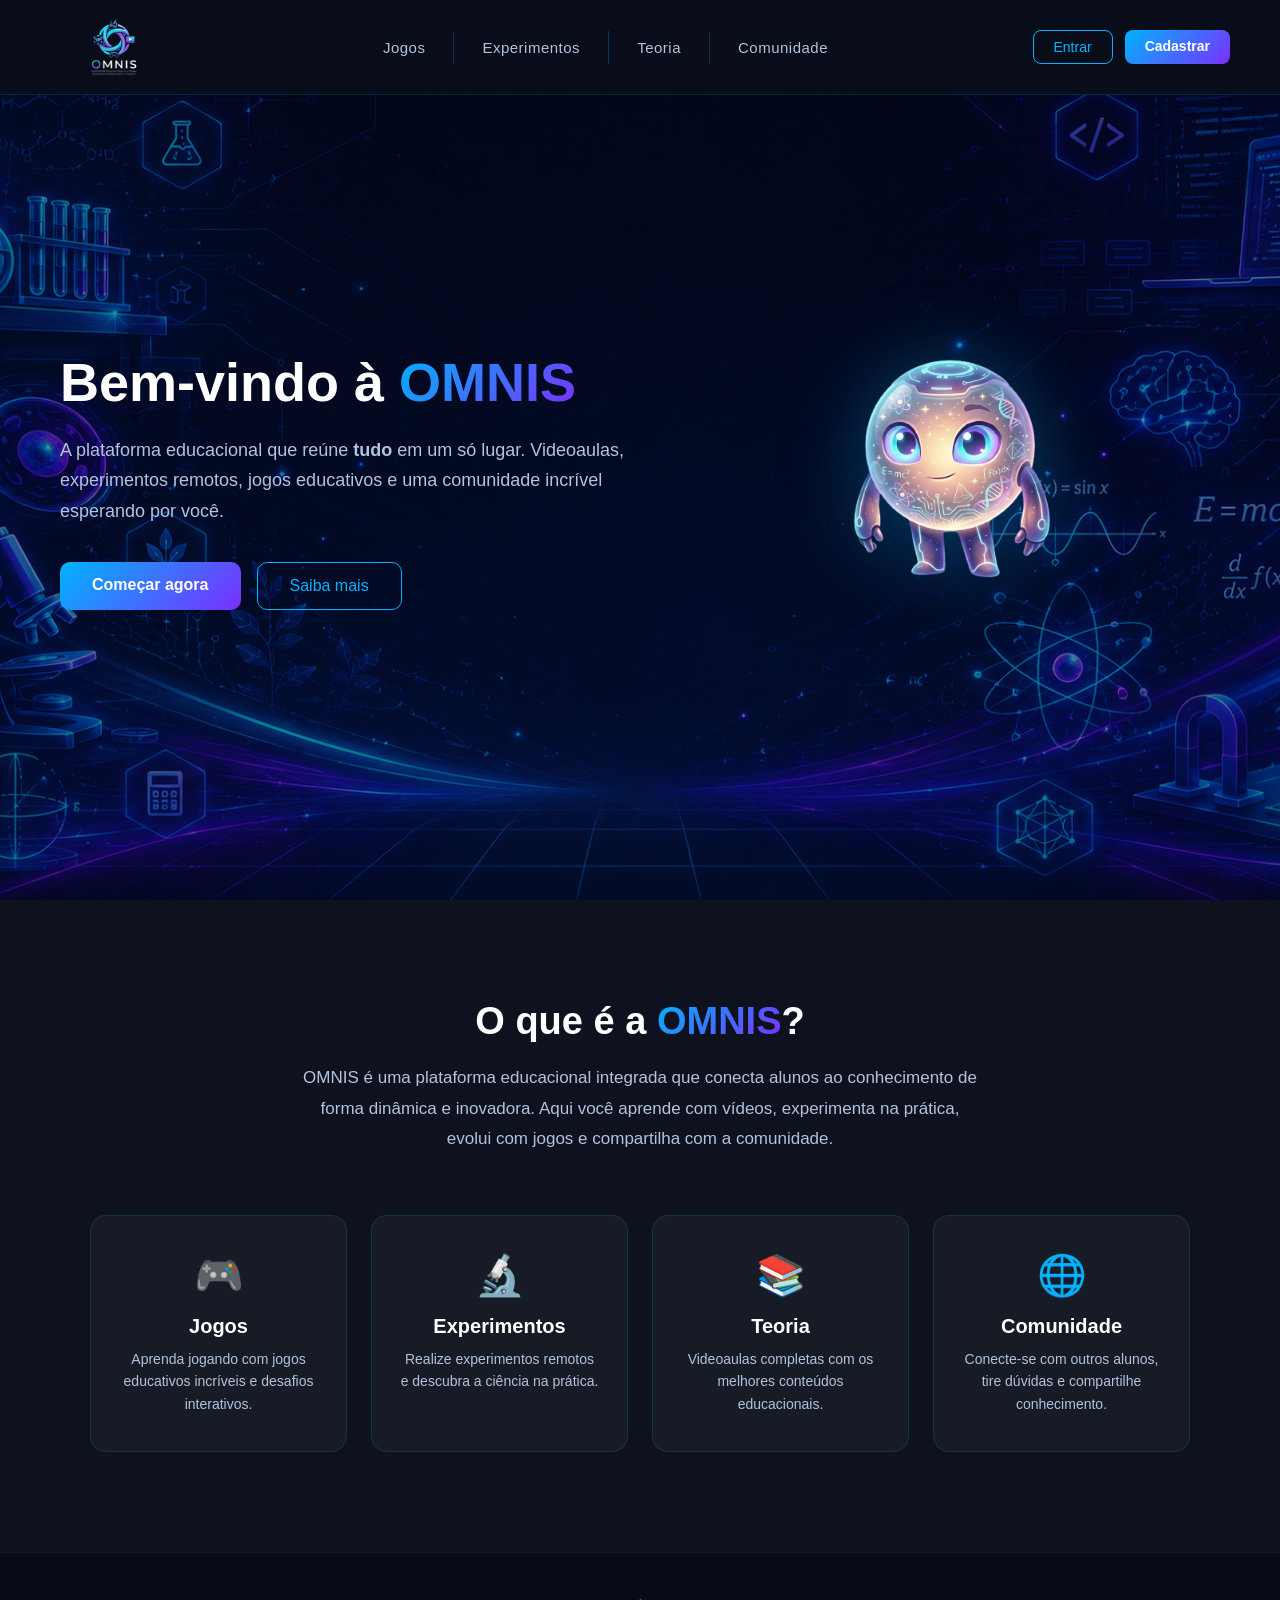
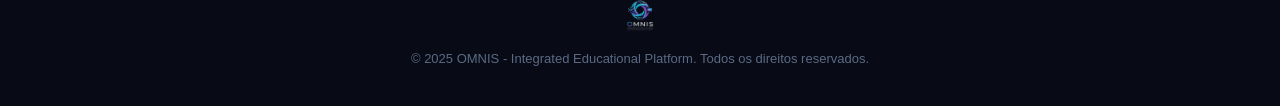
==== index.html @ e2e54e8c "primeiro commit - site OMNIS" ====
<!DOCTYPE html>
<html lang="pt-BR">
<head>
  <meta charset="UTF-8" />
  <meta name="viewport" content="width=device-width, initial-scale=1.0"/>
  <title>OMNIS - Integrated Educational Platform</title>
  <link rel="stylesheet" href="assets/css/style.css" />
</head>
<body>

  <!-- NAVBAR -->
  <nav class="navbar">
    <div class="nav-logo">
      <a href="index.html"><img src="assets/images/logo.png" alt="OMNIS Logo" class="logo-img" /></a>
    </div>
    <ul class="nav-links">
      <li><a href="pages/jogos.html">Jogos</a></li>
      <li><a href="pages/experimentos.html">Experimentos</a></li>
      <li><a href="pages/teoria.html">Teoria</a></li>
      <li><a href="pages/comunidade.html">Comunidade</a></li>
    </ul>
    <div class="nav-buttons">
      <a href="#" class="btn-login">Entrar</a>
      <a href="#" class="btn-cadastro">Cadastrar</a>
    </div>
  </nav>

  <!-- HERO SECTION -->
  <section class="hero">
    <div class="hero-text">
      <h1>Bem-vindo à <span class="destaque">OMNIS</span></h1>
      <p class="subtitulo">A plataforma educacional que reúne <strong>tudo</strong> em um só lugar. Videoaulas, experimentos remotos, jogos educativos e uma comunidade incrível esperando por você.</p>
      <div class="hero-btns">
        <a href="#" class="btn-primary">Começar agora</a>
        <a href="#sobre" class="btn-secondary">Saiba mais</a>
      </div>
    </div>
    <div class="hero-mascote">
      <img src="assets/images/mascote.png" alt="OMNI - Mascote da OMNIS" />
    </div>
  </section>

  <!-- SOBRE -->
  <section class="sobre" id="sobre">
    <h2>O que é a <span class="destaque">OMNIS</span>?</h2>
    <p>OMNIS é uma plataforma educacional integrada que conecta alunos ao conhecimento de forma dinâmica e inovadora. Aqui você aprende com vídeos, experimenta na prática, evolui com jogos e compartilha com a comunidade.</p>

    <div class="cards">
      <div class="card">
        <div class="card-icon">🎮</div>
        <h3>Jogos</h3>
        <p>Aprenda jogando com jogos educativos incríveis e desafios interativos.</p>
      </div>
      <div class="card">
        <div class="card-icon">🔬</div>
        <h3>Experimentos</h3>
        <p>Realize experimentos remotos e descubra a ciência na prática.</p>
      </div>
      <div class="card">
        <div class="card-icon">📚</div>
        <h3>Teoria</h3>
        <p>Videoaulas completas com os melhores conteúdos educacionais.</p>
      </div>
      <div class="card">
        <div class="card-icon">🌐</div>
        <h3>Comunidade</h3>
        <p>Conecte-se com outros alunos, tire dúvidas e compartilhe conhecimento.</p>
      </div>
    </div>
  </section>

  <!-- FOOTER -->
  <footer class="footer">
    <img src="assets/images/logo.png" alt="OMNIS" class="footer-logo" />
    <p>© 2025 OMNIS - Integrated Educational Platform. Todos os direitos reservados.</p>
  </footer>

  <script src="assets/js/script.js"></script>
  <script>
    // Animação de saída ao navegar para outra página
    document.querySelectorAll('.nav-links a').forEach(link => {
      link.addEventListener('click', function(e) {
        const href = this.getAttribute('href');
        if (href && href !== '#') {
          e.preventDefault();
          document.body.style.transition = 'opacity 0.4s ease, transform 0.4s ease';
          document.body.style.opacity = '0';
          document.body.style.transform = 'translateY(-20px)';
          setTimeout(() => {
            window.location.href = href;
          }, 400);
        }
      });
    });
  </script>
</body>
</html>
---- assets/css/style.css ----
/* ===== RESET ===== */
* {
  margin: 0;
  padding: 0;
  box-sizing: border-box;
}

/* ===== ANIMAÇÃO DE ENTRADA ===== */
body {
  animation: paginaEntrar 0.6s ease forwards;
}

@keyframes paginaEntrar {
  from {
    opacity: 0;
    transform: translateY(20px);
  }
  to {
    opacity: 1;
    transform: translateY(0);
  }
}

/* ===== GERAL ===== */
body {
  font-family: 'Segoe UI', Tahoma, Geneva, Verdana, sans-serif;
  background-color: #0a0e1a;
  color: #ffffff;
  overflow-x: hidden;
}

/* ===== NAVBAR ===== */
.navbar {
  display: flex;
  align-items: center;
  justify-content: space-between;
  padding: 10px 50px;
  background: rgba(10, 14, 26, 0.95);
  border-bottom: 1px solid rgba(0, 180, 255, 0.15);
  position: fixed;
  top: 0;
  width: 100%;
  z-index: 1000;
  backdrop-filter: blur(10px);
}

.logo-img {
  height: 70px;
  object-fit: contain;
}

.nav-links {
  list-style: none;
  display: flex;
  gap: 0;
}

.nav-links li {
  display: flex;
  align-items: center;
}

.nav-links li + li {
  border-left: 1px solid rgba(0, 180, 255, 0.25);
}

.nav-links a {
  text-decoration: none;
  color: #b0c4de;
  font-size: 15px;
  font-weight: 500;
  letter-spacing: 0.5px;
  padding: 8px 28px;
  transition: color 0.3s;
}

.nav-links a:hover {
  color: #00b4ff;
}

.nav-buttons {
  display: flex;
  gap: 12px;
}

.btn-login {
  text-decoration: none;
  color: #00b4ff;
  border: 1px solid #00b4ff;
  padding: 8px 20px;
  border-radius: 8px;
  font-size: 14px;
  transition: all 0.3s;
}

.btn-login:hover {
  background: #00b4ff;
  color: #0a0e1a;
}

.btn-cadastro {
  text-decoration: none;
  background: linear-gradient(135deg, #00b4ff, #7b2fff);
  color: #ffffff;
  padding: 8px 20px;
  border-radius: 8px;
  font-size: 14px;
  font-weight: 600;
  transition: opacity 0.3s;
}

.btn-cadastro:hover {
  opacity: 0.85;
}

/* ===== HERO ===== */
.hero {
  min-height: 100vh;
  display: flex;
  align-items: center;
  justify-content: space-between;
  padding: 120px 60px 60px;
  background: url('../images/fundo.png') center center / cover no-repeat;
  position: relative;
  gap: 40px;
}

.hero::before {
  content: '';
  position: absolute;
  inset: 0;
  background: rgba(5, 8, 20, 0.45);
  z-index: 0;
}

.hero > * {
  position: relative;
  z-index: 1;
}

.hero-text {
  max-width: 580px;
}

.hero-text h1 {
  font-size: 54px;
  font-weight: 700;
  line-height: 1.2;
  margin-bottom: 20px;
}

.destaque {
  background: linear-gradient(135deg, #00b4ff, #7b2fff);
  -webkit-background-clip: text;
  -webkit-text-fill-color: transparent;
  background-clip: text;
}

.subtitulo {
  font-size: 18px;
  color: #b0c4de;
  line-height: 1.7;
  margin-bottom: 36px;
}

.hero-btns {
  display: flex;
  gap: 16px;
  flex-wrap: wrap;
}

.btn-primary {
  text-decoration: none;
  background: linear-gradient(135deg, #00b4ff, #7b2fff);
  color: #ffffff;
  padding: 14px 32px;
  border-radius: 10px;
  font-size: 16px;
  font-weight: 600;
  transition: opacity 0.3s, transform 0.2s;
}

.btn-primary:hover {
  opacity: 0.88;
  transform: translateY(-2px);
}

.btn-secondary {
  text-decoration: none;
  color: #00b4ff;
  border: 1px solid #00b4ff;
  padding: 14px 32px;
  border-radius: 10px;
  font-size: 16px;
  transition: all 0.3s;
}

.btn-secondary:hover {
  background: rgba(0, 180, 255, 0.1);
}

.hero-mascote img {
  width: 800px;
  max-width: 100%;
  filter: drop-shadow(0 0 40px rgba(0, 180, 255, 0.3));
  animation: flutuar 3s ease-in-out infinite;
}

@keyframes flutuar {
  0%, 100% { transform: translateY(0px); }
  50% { transform: translateY(-16px); }
}

/* ===== SOBRE ===== */
.sobre {
  padding: 100px 60px;
  text-align: center;
  background: rgba(255, 255, 255, 0.02);
}

.sobre h2 {
  font-size: 38px;
  font-weight: 700;
  margin-bottom: 20px;
}

.sobre > p {
  font-size: 17px;
  color: #b0c4de;
  max-width: 680px;
  margin: 0 auto 60px;
  line-height: 1.8;
}

/* ===== CARDS ===== */
.cards {
  display: grid;
  grid-template-columns: repeat(auto-fit, minmax(220px, 1fr));
  gap: 24px;
  max-width: 1100px;
  margin: 0 auto;
}

.card {
  background: rgba(255, 255, 255, 0.04);
  border: 1px solid rgba(0, 180, 255, 0.15);
  border-radius: 16px;
  padding: 36px 28px;
  transition: transform 0.3s, border-color 0.3s;
}

.card:hover {
  transform: translateY(-6px);
  border-color: rgba(0, 180, 255, 0.5);
}

.card-icon {
  font-size: 40px;
  margin-bottom: 16px;
}

.card h3 {
  font-size: 20px;
  font-weight: 600;
  margin-bottom: 10px;
  color: #ffffff;
}

.card p {
  font-size: 14px;
  color: #b0c4de;
  line-height: 1.6;
}

/* ===== FOOTER ===== */
.footer {
  text-align: center;
  padding: 40px 60px;
  border-top: 1px solid rgba(0, 180, 255, 0.1);
  background: #080b15;
}

.footer-logo {
  height: 40px;
  margin-bottom: 14px;
  opacity: 0.8;
}

.footer p {
  font-size: 13px;
  color: #5a6a85;
}

/* ===== RESPONSIVO ===== */
@media (max-width: 768px) {
  .navbar {
    padding: 14px 20px;
    flex-wrap: wrap;
    gap: 12px;
  }

  .nav-links {
    gap: 20px;
    font-size: 13px;
  }

  .hero {
    flex-direction: column;
    padding: 120px 24px 60px;
    text-align: center;
  }

  .hero-text h1 {
    font-size: 36px;
  }

  .hero-mascote img {
    width: 800px;
  }

  .hero-btns {
    justify-content: center;
  }

  .sobre {
    padding: 60px 24px;
  }
}
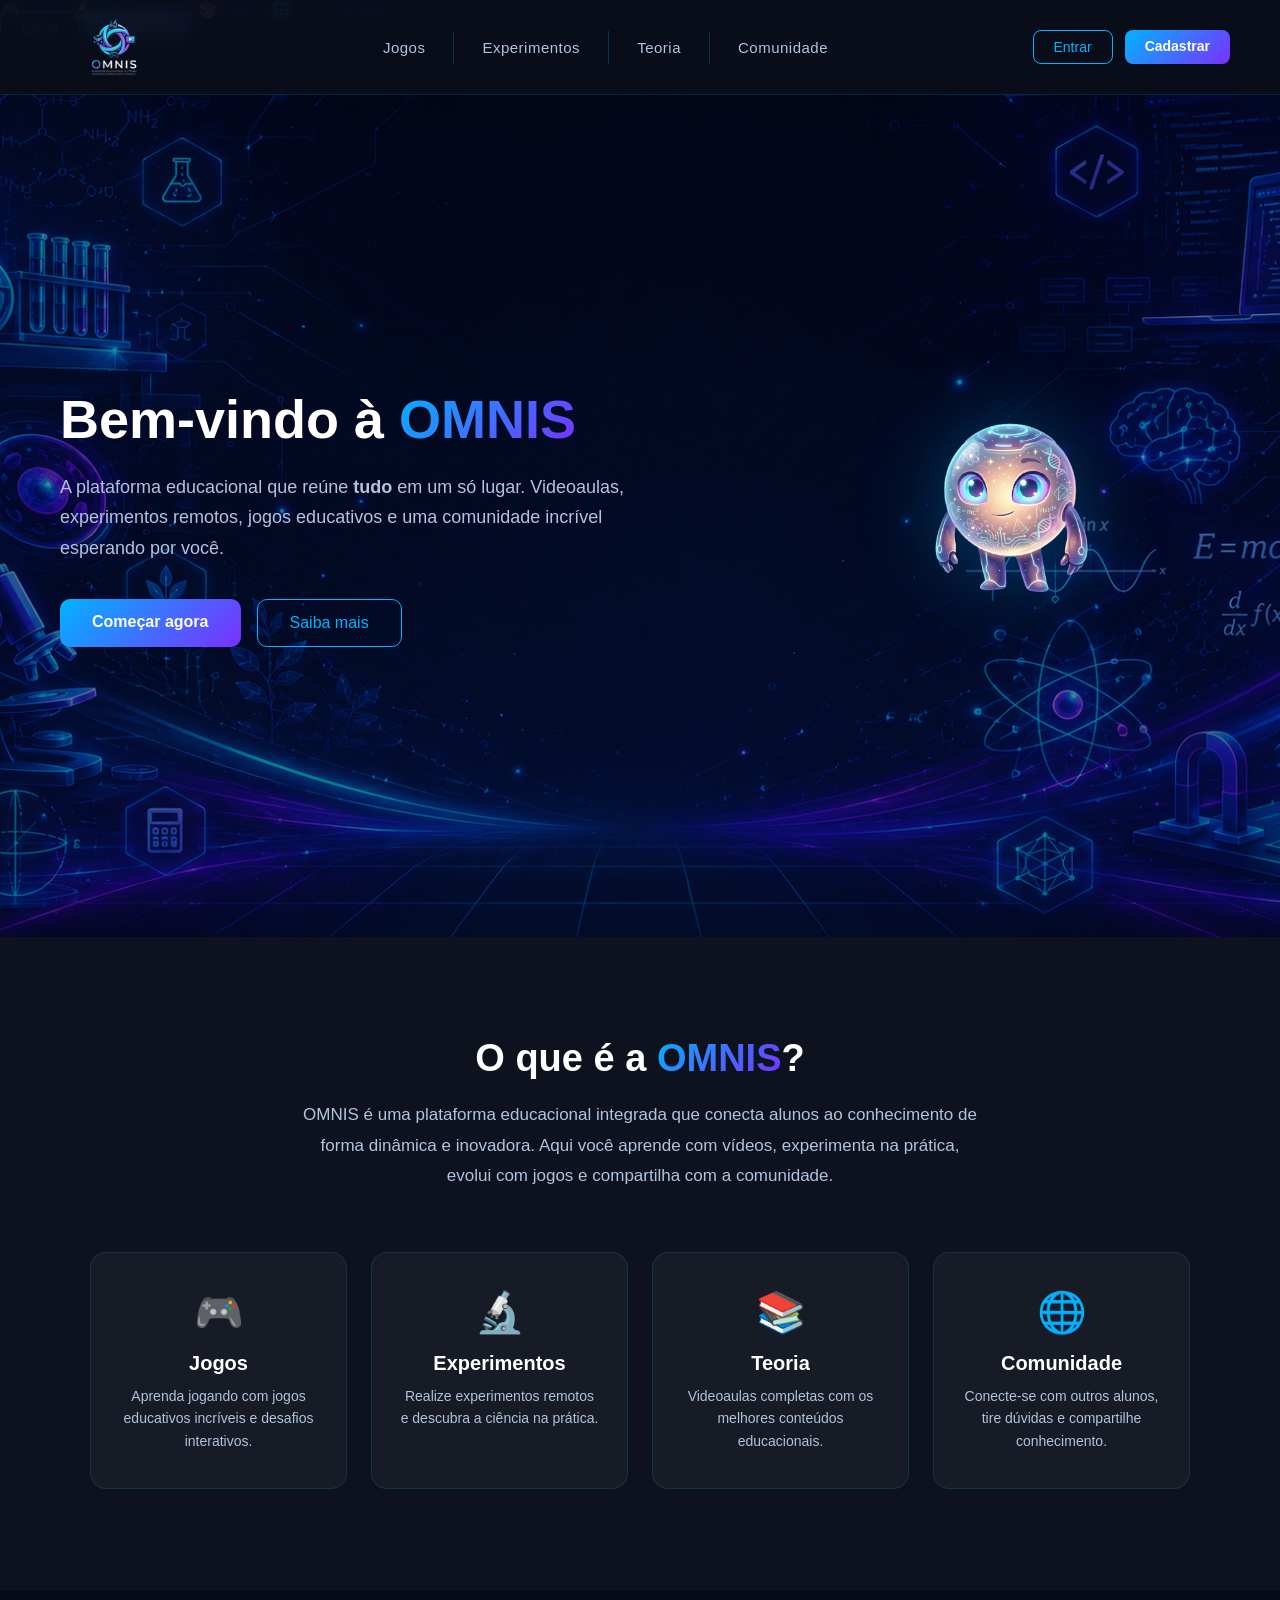
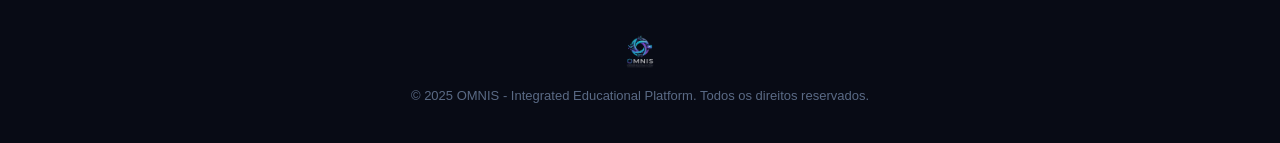
==== commit ca72c1f7: "fix responsivo mobile e menu hamburguer" ====
--- a/index.html
+++ b/index.html
@@ -23,7 +23,23 @@
       <a href="#" class="btn-login">Entrar</a>
       <a href="#" class="btn-cadastro">Cadastrar</a>
     </div>
+    <!-- Hamburguer mobile -->
+    <div class="nav-hamburger" onclick="toggleMenu()" id="hamburger">
+      <span></span><span></span><span></span>
+    </div>
   </nav>
+
+  <!-- Menu mobile -->
+  <div class="nav-mobile-menu" id="mobileMenu">
+    <a href="pages/jogos.html">🎮 Jogos</a>
+    <a href="pages/experimentos.html">🔬 Experimentos</a>
+    <a href="pages/teoria.html">📚 Teoria</a>
+    <a href="pages/comunidade.html">🌐 Comunidade</a>
+    <div class="mobile-btns">
+      <a href="#" class="btn-login">Entrar</a>
+      <a href="#" class="btn-cadastro">Cadastrar</a>
+    </div>
+  </div>
 
   <!-- HERO SECTION -->
   <section class="hero">
@@ -44,7 +60,6 @@
   <section class="sobre" id="sobre">
     <h2>O que é a <span class="destaque">OMNIS</span>?</h2>
     <p>OMNIS é uma plataforma educacional integrada que conecta alunos ao conhecimento de forma dinâmica e inovadora. Aqui você aprende com vídeos, experimenta na prática, evolui com jogos e compartilha com a comunidade.</p>
-
     <div class="cards">
       <div class="card">
         <div class="card-icon">🎮</div>
@@ -77,7 +92,26 @@
 
   <script src="assets/js/script.js"></script>
   <script>
-    // Animação de saída ao navegar para outra página
+    // Menu hamburguer mobile
+    function toggleMenu() {
+      document.getElementById('mobileMenu').classList.toggle('aberto');
+    }
+
+    // Fecha menu ao clicar em link
+    document.querySelectorAll('.nav-mobile-menu a').forEach(link => {
+      link.addEventListener('click', function() {
+        const href = this.getAttribute('href');
+        document.getElementById('mobileMenu').classList.remove('aberto');
+        if (href && href !== '#') {
+          document.body.style.transition = 'opacity 0.4s ease, transform 0.4s ease';
+          document.body.style.opacity = '0';
+          document.body.style.transform = 'translateY(-20px)';
+          setTimeout(() => { window.location.href = href; }, 400);
+        }
+      });
+    });
+
+    // Animação de saída ao navegar pelo menu desktop
     document.querySelectorAll('.nav-links a').forEach(link => {
       link.addEventListener('click', function(e) {
         const href = this.getAttribute('href');
@@ -86,9 +120,7 @@
           document.body.style.transition = 'opacity 0.4s ease, transform 0.4s ease';
           document.body.style.opacity = '0';
           document.body.style.transform = 'translateY(-20px)';
-          setTimeout(() => {
-            window.location.href = href;
-          }, 400);
+          setTimeout(() => { window.location.href = href; }, 400);
         }
       });
     });
--- a/assets/css/style.css
+++ b/assets/css/style.css
@@ -200,7 +200,7 @@
 }
 
 .hero-mascote img {
-  width: 800px;
+  width: 420px;
   max-width: 100%;
   filter: drop-shadow(0 0 40px rgba(0, 180, 255, 0.3));
   animation: flutuar 3s ease-in-out infinite;
@@ -291,38 +291,147 @@
   color: #5a6a85;
 }
 
-/* ===== RESPONSIVO ===== */
+/* Esconde hamburguer no desktop */
+.nav-hamburger { display: none; }
+
+/* ===== RESPONSIVO MOBILE ===== */
 @media (max-width: 768px) {
+
+  /* NAVBAR */
   .navbar {
-    padding: 14px 20px;
-    flex-wrap: wrap;
+    padding: 10px 20px;
+    flex-wrap: nowrap;
+    justify-content: space-between;
+    height: 64px;
+  }
+
+  .logo-img { height: 48px; }
+
+  /* Esconde links e botões no mobile */
+  .nav-links   { display: none; }
+  .nav-buttons { display: none; }
+
+  /* Botão hamburguer */
+  .nav-hamburger {
+    display: flex;
+    flex-direction: column;
+    gap: 5px;
+    cursor: pointer;
+    padding: 6px;
+  }
+
+  .nav-hamburger span {
+    display: block;
+    width: 24px;
+    height: 2px;
+    background: #b0c4de;
+    border-radius: 2px;
+    transition: all 0.3s;
+  }
+
+  /* Menu mobile — oculto por padrão, visível quando .aberto */
+  .nav-mobile-menu {
+    position: fixed;
+    top: 64px;
+    left: 0;
+    right: 0;
+    background: rgba(10, 14, 26, 0.98);
+    border-bottom: 1px solid rgba(0,180,255,0.15);
+    flex-direction: column;
+    padding: 16px 0;
+    z-index: 999;
+    backdrop-filter: blur(10px);
+    display: none;
+  }
+
+  .nav-mobile-menu.aberto {
+    display: flex !important;
+  }
+
+  .nav-mobile-menu a {
+    text-decoration: none;
+    color: #b0c4de;
+    font-size: 16px;
+    font-weight: 500;
+    padding: 14px 28px;
+    border-bottom: 1px solid rgba(0,180,255,0.08);
+    transition: color 0.2s;
+  }
+
+  .nav-mobile-menu a:hover { color: #00b4ff; }
+
+  .nav-mobile-menu .mobile-btns {
+    display: flex;
     gap: 12px;
-  }
-
-  .nav-links {
-    gap: 20px;
-    font-size: 13px;
-  }
-
+    padding: 16px 28px 4px;
+  }
+
+  .nav-mobile-menu .btn-login,
+  .nav-mobile-menu .btn-cadastro {
+    flex: 1;
+    text-align: center;
+  }
+
+  /* HERO */
   .hero {
-    flex-direction: column;
-    padding: 120px 24px 60px;
+    flex-direction: column-reverse;
+    padding: 90px 24px 50px;
     text-align: center;
-  }
+    min-height: 100svh;
+  }
+
+  .hero-text { max-width: 100%; }
 
   .hero-text h1 {
-    font-size: 36px;
+    font-size: 32px;
+    margin-bottom: 14px;
+  }
+
+  .subtitulo {
+    font-size: 15px;
+    margin-bottom: 24px;
   }
 
   .hero-mascote img {
-    width: 800px;
+    width: 220px;
+    margin-bottom: 10px;
   }
 
   .hero-btns {
     justify-content: center;
-  }
-
+    flex-direction: column;
+    align-items: center;
+  }
+
+  .btn-primary, .btn-secondary {
+    width: 100%;
+    text-align: center;
+    padding: 14px 20px;
+  }
+
+  /* SOBRE */
   .sobre {
-    padding: 60px 24px;
-  }
+    padding: 50px 20px;
+  }
+
+  .sobre h2 { font-size: 26px; }
+  .sobre > p { font-size: 15px; }
+
+  .cards {
+    grid-template-columns: 1fr 1fr;
+    gap: 14px;
+  }
+
+  .card { padding: 22px 16px; }
+  .card-icon { font-size: 30px; }
+  .card h3 { font-size: 16px; }
+  .card p  { font-size: 12px; }
+
+  /* FOOTER */
+  .footer { padding: 30px 20px; }
+}
+
+@media (max-width: 400px) {
+  .cards { grid-template-columns: 1fr; }
+  .hero-text h1 { font-size: 26px; }
 }
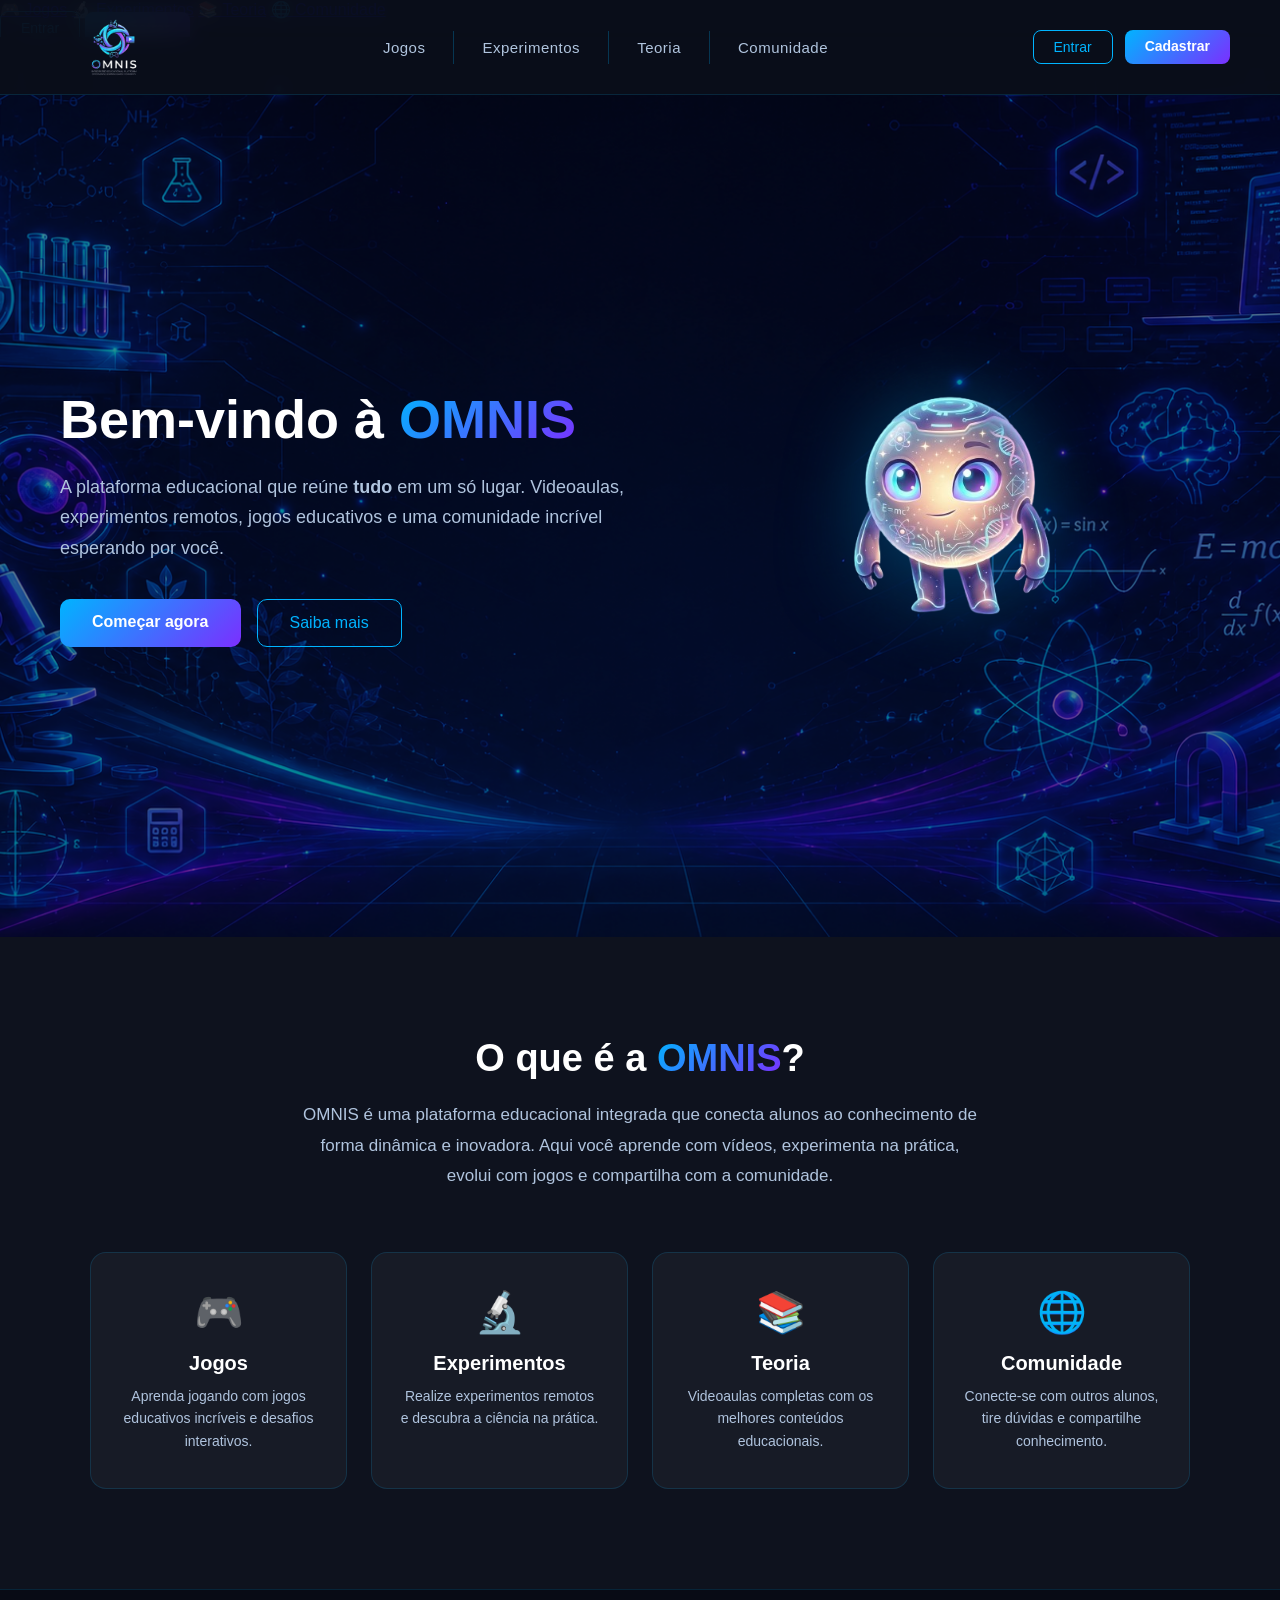
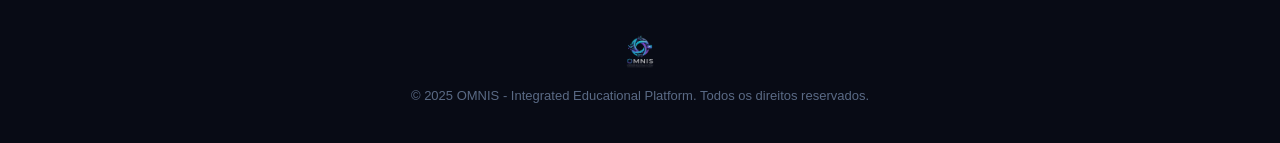
==== commit 1d9010c9: "refactor: limpeza geral de codigo (index.html, style.css, script.js)" ====
--- a/index.html
+++ b/index.html
@@ -2,34 +2,51 @@
 <html lang="pt-BR">
 <head>
   <meta charset="UTF-8" />
-  <meta name="viewport" content="width=device-width, initial-scale=1.0"/>
+  <meta name="viewport" content="width=device-width, initial-scale=1.0" />
   <title>OMNIS - Integrated Educational Platform</title>
   <link rel="stylesheet" href="assets/css/style.css" />
 </head>
 <body>
 
-  <!-- NAVBAR -->
+  <!-- ==========================================================
+       NAVBAR (DESKTOP)
+       Logo + links de navegação + botões de autenticação.
+       Em telas pequenas, .nav-links e .nav-buttons são ocultados
+       via CSS e substituídos pelo menu hamburguer abaixo.
+  =========================================================== -->
   <nav class="navbar">
+
     <div class="nav-logo">
-      <a href="index.html"><img src="assets/images/logo.png" alt="OMNIS Logo" class="logo-img" /></a>
-    </div>
+      <a href="index.html">
+        <img src="assets/images/logo.png" alt="OMNIS Logo" class="logo-img" />
+      </a>
+    </div>
+
     <ul class="nav-links">
       <li><a href="pages/jogos.html">Jogos</a></li>
       <li><a href="pages/experimentos.html">Experimentos</a></li>
       <li><a href="pages/teoria.html">Teoria</a></li>
       <li><a href="pages/comunidade.html">Comunidade</a></li>
     </ul>
+
     <div class="nav-buttons">
       <a href="#" class="btn-login">Entrar</a>
       <a href="#" class="btn-cadastro">Cadastrar</a>
     </div>
-    <!-- Hamburguer mobile -->
-    <div class="nav-hamburger" onclick="toggleMenu()" id="hamburger">
+
+    <!-- Botão hamburguer: visível apenas em mobile (controlado via CSS) -->
+    <button class="nav-hamburger" id="hamburger" aria-label="Abrir menu" aria-expanded="false">
       <span></span><span></span><span></span>
-    </div>
+    </button>
+
   </nav>
 
-  <!-- Menu mobile -->
+  <!-- ==========================================================
+       MENU MOBILE
+       Réplica dos links da navbar, exibida em tela cheia/dropdown
+       quando o hamburguer é acionado. Mantido fora da <nav> para
+       simplificar o posicionamento via CSS (position: fixed).
+  =========================================================== -->
   <div class="nav-mobile-menu" id="mobileMenu">
     <a href="pages/jogos.html">🎮 Jogos</a>
     <a href="pages/experimentos.html">🔬 Experimentos</a>
@@ -41,25 +58,46 @@
     </div>
   </div>
 
-  <!-- HERO SECTION -->
+  <!-- ==========================================================
+       HERO
+       Primeira seção visível — chamada principal + mascote.
+  =========================================================== -->
   <section class="hero">
+
     <div class="hero-text">
       <h1>Bem-vindo à <span class="destaque">OMNIS</span></h1>
-      <p class="subtitulo">A plataforma educacional que reúne <strong>tudo</strong> em um só lugar. Videoaulas, experimentos remotos, jogos educativos e uma comunidade incrível esperando por você.</p>
+      <p class="subtitulo">
+        A plataforma educacional que reúne <strong>tudo</strong> em um só lugar.
+        Videoaulas, experimentos remotos, jogos educativos e uma comunidade
+        incrível esperando por você.
+      </p>
       <div class="hero-btns">
         <a href="#" class="btn-primary">Começar agora</a>
         <a href="#sobre" class="btn-secondary">Saiba mais</a>
       </div>
     </div>
+
     <div class="hero-mascote">
       <img src="assets/images/mascote.png" alt="OMNI - Mascote da OMNIS" />
     </div>
+
   </section>
 
-  <!-- SOBRE -->
+  <!-- ==========================================================
+       SOBRE
+       Explica a proposta da plataforma através de 4 pilares,
+       cada um espelhando uma aba da navbar.
+  =========================================================== -->
   <section class="sobre" id="sobre">
+
     <h2>O que é a <span class="destaque">OMNIS</span>?</h2>
-    <p>OMNIS é uma plataforma educacional integrada que conecta alunos ao conhecimento de forma dinâmica e inovadora. Aqui você aprende com vídeos, experimenta na prática, evolui com jogos e compartilha com a comunidade.</p>
+    <p>
+      OMNIS é uma plataforma educacional integrada que conecta alunos ao
+      conhecimento de forma dinâmica e inovadora. Aqui você aprende com
+      vídeos, experimenta na prática, evolui com jogos e compartilha com
+      a comunidade.
+    </p>
+
     <div class="cards">
       <div class="card">
         <div class="card-icon">🎮</div>
@@ -82,48 +120,85 @@
         <p>Conecte-se com outros alunos, tire dúvidas e compartilhe conhecimento.</p>
       </div>
     </div>
+
   </section>
 
-  <!-- FOOTER -->
+  <!-- ==========================================================
+       FOOTER
+  =========================================================== -->
   <footer class="footer">
     <img src="assets/images/logo.png" alt="OMNIS" class="footer-logo" />
     <p>© 2025 OMNIS - Integrated Educational Platform. Todos os direitos reservados.</p>
   </footer>
 
   <script src="assets/js/script.js"></script>
+
+  <!--
+    Script inline mínimo, específico desta página (toggle de menu
+    e transição de saída). Lógica reutilizável entre páginas vive
+    em assets/js/script.js; o que está aqui é só "cola" de UI.
+  -->
   <script>
-    // Menu hamburguer mobile
-    function toggleMenu() {
-      document.getElementById('mobileMenu').classList.toggle('aberto');
-    }
-
-    // Fecha menu ao clicar em link
-    document.querySelectorAll('.nav-mobile-menu a').forEach(link => {
-      link.addEventListener('click', function() {
-        const href = this.getAttribute('href');
-        document.getElementById('mobileMenu').classList.remove('aberto');
-        if (href && href !== '#') {
-          document.body.style.transition = 'opacity 0.4s ease, transform 0.4s ease';
-          document.body.style.opacity = '0';
-          document.body.style.transform = 'translateY(-20px)';
-          setTimeout(() => { window.location.href = href; }, 400);
-        }
-      });
-    });
-
-    // Animação de saída ao navegar pelo menu desktop
-    document.querySelectorAll('.nav-links a').forEach(link => {
-      link.addEventListener('click', function(e) {
-        const href = this.getAttribute('href');
-        if (href && href !== '#') {
-          e.preventDefault();
-          document.body.style.transition = 'opacity 0.4s ease, transform 0.4s ease';
-          document.body.style.opacity = '0';
-          document.body.style.transform = 'translateY(-20px)';
-          setTimeout(() => { window.location.href = href; }, 400);
-        }
-      });
-    });
+    (function () {
+      'use strict';
+
+      // --------------------------------------------------------
+      // Referências de elementos usadas em todo o script.
+      // --------------------------------------------------------
+      const hamburger  = document.getElementById('hamburger');
+      const mobileMenu = document.getElementById('mobileMenu');
+
+      // --------------------------------------------------------
+      // Alterna a visibilidade do menu mobile.
+      // Sincroniza aria-expanded para leitores de tela.
+      // --------------------------------------------------------
+      function toggleMenu() {
+        const isOpen = mobileMenu.classList.toggle('aberto');
+        hamburger.setAttribute('aria-expanded', String(isOpen));
+      }
+
+      // --------------------------------------------------------
+      // Navega para `href` com uma transição de fade/slide,
+      // em vez de trocar de página instantaneamente.
+      //
+      // `href` vazio, ausente ou "#" é ignorado — usado para
+      // links placeholder (ex: "Entrar"/"Cadastrar" ainda sem
+      // destino definido).
+      // --------------------------------------------------------
+      function navegarComTransicao(href) {
+        if (!href || href === '#') return;
+
+        document.body.style.transition = 'opacity 0.4s ease, transform 0.4s ease';
+        document.body.style.opacity    = '0';
+        document.body.style.transform  = 'translateY(-20px)';
+
+        setTimeout(() => { window.location.href = href; }, 400);
+      }
+
+      // --------------------------------------------------------
+      // Eventos
+      // --------------------------------------------------------
+      hamburger.addEventListener('click', toggleMenu);
+
+      // Um único listener delegado cobre tanto a navbar desktop
+      // quanto o menu mobile — evita duplicar a mesma lógica
+      // de transição em dois lugares.
+      document
+        .querySelectorAll('.nav-links a, .nav-mobile-menu a')
+        .forEach((link) => {
+          link.addEventListener('click', (event) => {
+            mobileMenu.classList.remove('aberto');
+
+            const href = link.getAttribute('href');
+            if (href && href !== '#') {
+              event.preventDefault();
+              navegarComTransicao(href);
+            }
+          });
+        });
+
+    })();
   </script>
+
 </body>
 </html>
--- a/assets/css/style.css
+++ b/assets/css/style.css
@@ -1,46 +1,75 @@
-/* ===== RESET ===== */
+/* ============================================================
+   OMNIS — Design tokens
+   Centraliza cores, espaçamentos e timings usados no site.
+   Trocar a paleta inteira = editar só este bloco.
+============================================================ */
+:root {
+  /* Cores base */
+  --cor-bg:        #0a0e1a;
+  --cor-bg-footer: #080b15;
+  --cor-texto:     #ffffff;
+  --cor-texto-sec: #b0c4de;
+
+  /* Cor de marca (usada em links, bordas, botões, gradiente) */
+  --cor-marca:       #00b4ff;
+  --cor-marca-roxo:  #7b2fff;
+  --gradiente-marca: linear-gradient(135deg, var(--cor-marca), var(--cor-marca-roxo));
+
+  /* Opacidades reaproveitadas em bordas/fundos translúcidos */
+  --borda-marca-sutil: rgba(0, 180, 255, 0.15);
+  --borda-marca-media: rgba(0, 180, 255, 0.25);
+
+  /* Timings de transição/animação */
+  --duracao-hover: 0.3s;
+  --duracao-entrada: 0.6s;
+}
+
+/* ============================================================
+   RESET
+   Remove espaçamentos padrão do navegador e normaliza box-sizing
+   para que padding/border não alterem a largura declarada.
+============================================================ */
 * {
   margin: 0;
   padding: 0;
   box-sizing: border-box;
 }
 
-/* ===== ANIMAÇÃO DE ENTRADA ===== */
-body {
-  animation: paginaEntrar 0.6s ease forwards;
-}
-
-@keyframes paginaEntrar {
-  from {
-    opacity: 0;
-    transform: translateY(20px);
-  }
-  to {
-    opacity: 1;
-    transform: translateY(0);
-  }
-}
-
-/* ===== GERAL ===== */
+/* ============================================================
+   BASE / BODY
+============================================================ */
 body {
   font-family: 'Segoe UI', Tahoma, Geneva, Verdana, sans-serif;
-  background-color: #0a0e1a;
-  color: #ffffff;
-  overflow-x: hidden;
-}
-
-/* ===== NAVBAR ===== */
+  background-color: var(--cor-bg);
+  color: var(--cor-texto);
+  overflow-x: hidden; /* evita scroll horizontal de elementos animados (mascote, hero) */
+
+  /* Fade-in suave ao carregar a página */
+  animation: pagina-entrar var(--duracao-entrada) ease forwards;
+}
+
+@keyframes pagina-entrar {
+  from { opacity: 0; transform: translateY(20px); }
+  to   { opacity: 1; transform: translateY(0); }
+}
+
+/* ============================================================
+   NAVBAR (desktop)
+   Fixa no topo com efeito de vidro (blur) sobre o conteúdo.
+============================================================ */
 .navbar {
+  position: fixed;
+  top: 0;
+  width: 100%;
+  z-index: 1000;
+
   display: flex;
   align-items: center;
   justify-content: space-between;
   padding: 10px 50px;
+
   background: rgba(10, 14, 26, 0.95);
-  border-bottom: 1px solid rgba(0, 180, 255, 0.15);
-  position: fixed;
-  top: 0;
-  width: 100%;
-  z-index: 1000;
+  border-bottom: 1px solid var(--borda-marca-sutil);
   backdrop-filter: blur(10px);
 }
 
@@ -50,9 +79,8 @@
 }
 
 .nav-links {
+  display: flex;
   list-style: none;
-  display: flex;
-  gap: 0;
 }
 
 .nav-links li {
@@ -60,22 +88,23 @@
   align-items: center;
 }
 
+/* Separador vertical entre itens — aplicado a partir do 2º item */
 .nav-links li + li {
-  border-left: 1px solid rgba(0, 180, 255, 0.25);
+  border-left: 1px solid var(--borda-marca-media);
 }
 
 .nav-links a {
+  padding: 8px 28px;
+  color: var(--cor-texto-sec);
   text-decoration: none;
-  color: #b0c4de;
   font-size: 15px;
   font-weight: 500;
   letter-spacing: 0.5px;
-  padding: 8px 28px;
-  transition: color 0.3s;
+  transition: color var(--duracao-hover);
 }
 
 .nav-links a:hover {
-  color: #00b4ff;
+  color: var(--cor-marca);
 }
 
 .nav-buttons {
@@ -84,55 +113,71 @@
 }
 
 .btn-login {
+  padding: 8px 20px;
+  border: 1px solid var(--cor-marca);
+  border-radius: 8px;
+  color: var(--cor-marca);
   text-decoration: none;
-  color: #00b4ff;
-  border: 1px solid #00b4ff;
+  font-size: 14px;
+  transition: all var(--duracao-hover);
+}
+
+.btn-login:hover {
+  background: var(--cor-marca);
+  color: var(--cor-bg);
+}
+
+.btn-cadastro {
   padding: 8px 20px;
   border-radius: 8px;
-  font-size: 14px;
-  transition: all 0.3s;
-}
-
-.btn-login:hover {
-  background: #00b4ff;
-  color: #0a0e1a;
-}
-
-.btn-cadastro {
+  background: var(--gradiente-marca);
+  color: var(--cor-texto);
   text-decoration: none;
-  background: linear-gradient(135deg, #00b4ff, #7b2fff);
-  color: #ffffff;
-  padding: 8px 20px;
-  border-radius: 8px;
   font-size: 14px;
   font-weight: 600;
-  transition: opacity 0.3s;
+  transition: opacity var(--duracao-hover);
 }
 
 .btn-cadastro:hover {
   opacity: 0.85;
 }
 
-/* ===== HERO ===== */
+/* ============================================================
+   NAVBAR — botão hamburguer
+   Oculto por padrão; só aparece no breakpoint mobile (ver media
+   query no final do arquivo).
+============================================================ */
+.nav-hamburger {
+  display: none;
+}
+
+/* ============================================================
+   HERO
+   Seção de abertura com imagem de fundo, overlay escuro para
+   legibilidade do texto, e o mascote em destaque à direita.
+============================================================ */
 .hero {
+  position: relative;
   min-height: 100vh;
   display: flex;
   align-items: center;
   justify-content: space-between;
+  gap: 40px;
   padding: 120px 60px 60px;
   background: url('../images/fundo.png') center center / cover no-repeat;
-  position: relative;
-  gap: 40px;
-}
-
+}
+
+/* Camada escura semi-transparente sobre o fundo — garante contraste
+   suficiente para o texto independente do brilho da imagem. */
 .hero::before {
   content: '';
   position: absolute;
   inset: 0;
+  z-index: 0;
   background: rgba(5, 8, 20, 0.45);
-  z-index: 0;
-}
-
+}
+
+/* Eleva todo o conteúdo direto do hero acima do overlay (::before) */
 .hero > * {
   position: relative;
   z-index: 1;
@@ -143,41 +188,42 @@
 }
 
 .hero-text h1 {
+  margin-bottom: 20px;
   font-size: 54px;
   font-weight: 700;
   line-height: 1.2;
-  margin-bottom: 20px;
-}
-
+}
+
+/* Texto com gradiente de marca recortado na própria tipografia */
 .destaque {
-  background: linear-gradient(135deg, #00b4ff, #7b2fff);
+  background: var(--gradiente-marca);
+  background-clip: text;
   -webkit-background-clip: text;
   -webkit-text-fill-color: transparent;
-  background-clip: text;
 }
 
 .subtitulo {
+  margin-bottom: 36px;
+  color: var(--cor-texto-sec);
   font-size: 18px;
-  color: #b0c4de;
   line-height: 1.7;
-  margin-bottom: 36px;
 }
 
 .hero-btns {
   display: flex;
+  flex-wrap: wrap;
   gap: 16px;
-  flex-wrap: wrap;
 }
 
 .btn-primary {
-  text-decoration: none;
-  background: linear-gradient(135deg, #00b4ff, #7b2fff);
-  color: #ffffff;
   padding: 14px 32px;
   border-radius: 10px;
+  background: var(--gradiente-marca);
+  color: var(--cor-texto);
+  text-decoration: none;
   font-size: 16px;
   font-weight: 600;
-  transition: opacity 0.3s, transform 0.2s;
+  transition: opacity var(--duracao-hover), transform 0.2s;
 }
 
 .btn-primary:hover {
@@ -186,13 +232,13 @@
 }
 
 .btn-secondary {
+  padding: 14px 32px;
+  border: 1px solid var(--cor-marca);
+  border-radius: 10px;
+  color: var(--cor-marca);
   text-decoration: none;
-  color: #00b4ff;
-  border: 1px solid #00b4ff;
-  padding: 14px 32px;
-  border-radius: 10px;
   font-size: 16px;
-  transition: all 0.3s;
+  transition: all var(--duracao-hover);
 }
 
 .btn-secondary:hover {
@@ -200,18 +246,20 @@
 }
 
 .hero-mascote img {
-  width: 420px;
-  max-width: 100%;
+  width: 800px;
+  max-width: 100%; /* nunca extrapola o container em telas estreitas */
   filter: drop-shadow(0 0 40px rgba(0, 180, 255, 0.3));
   animation: flutuar 3s ease-in-out infinite;
 }
 
 @keyframes flutuar {
-  0%, 100% { transform: translateY(0px); }
-  50% { transform: translateY(-16px); }
-}
-
-/* ===== SOBRE ===== */
+  0%, 100% { transform: translateY(0); }
+  50%      { transform: translateY(-16px); }
+}
+
+/* ============================================================
+   SOBRE
+============================================================ */
 .sobre {
   padding: 100px 60px;
   text-align: center;
@@ -219,20 +267,22 @@
 }
 
 .sobre h2 {
+  margin-bottom: 20px;
   font-size: 38px;
   font-weight: 700;
-  margin-bottom: 20px;
 }
 
 .sobre > p {
-  font-size: 17px;
-  color: #b0c4de;
   max-width: 680px;
   margin: 0 auto 60px;
+  color: var(--cor-texto-sec);
+  font-size: 17px;
   line-height: 1.8;
 }
 
-/* ===== CARDS ===== */
+/* ============================================================
+   CARDS (pilares: Jogos / Experimentos / Teoria / Comunidade)
+============================================================ */
 .cards {
   display: grid;
   grid-template-columns: repeat(auto-fit, minmax(220px, 1fr));
@@ -242,11 +292,11 @@
 }
 
 .card {
+  padding: 36px 28px;
+  border: 1px solid var(--borda-marca-sutil);
+  border-radius: 16px;
   background: rgba(255, 255, 255, 0.04);
-  border: 1px solid rgba(0, 180, 255, 0.15);
-  border-radius: 16px;
-  padding: 36px 28px;
-  transition: transform 0.3s, border-color 0.3s;
+  transition: transform var(--duracao-hover), border-color var(--duracao-hover);
 }
 
 .card:hover {
@@ -255,29 +305,31 @@
 }
 
 .card-icon {
+  margin-bottom: 16px;
   font-size: 40px;
-  margin-bottom: 16px;
 }
 
 .card h3 {
+  margin-bottom: 10px;
+  color: var(--cor-texto);
   font-size: 20px;
   font-weight: 600;
-  margin-bottom: 10px;
-  color: #ffffff;
 }
 
 .card p {
+  color: var(--cor-texto-sec);
   font-size: 14px;
-  color: #b0c4de;
   line-height: 1.6;
 }
 
-/* ===== FOOTER ===== */
+/* ============================================================
+   FOOTER
+============================================================ */
 .footer {
+  padding: 40px 60px;
+  border-top: 1px solid var(--borda-marca-sutil);
+  background: var(--cor-bg-footer);
   text-align: center;
-  padding: 40px 60px;
-  border-top: 1px solid rgba(0, 180, 255, 0.1);
-  background: #080b15;
 }
 
 .footer-logo {
@@ -287,78 +339,83 @@
 }
 
 .footer p {
+  color: #5a6a85;
   font-size: 13px;
-  color: #5a6a85;
-}
-
-/* Esconde hamburguer no desktop */
-.nav-hamburger { display: none; }
-
-/* ===== RESPONSIVO MOBILE ===== */
+}
+
+/* ============================================================
+   RESPONSIVO — MOBILE (≤ 768px)
+   Troca a navbar horizontal por hamburguer + menu dropdown,
+   e reflui hero/cards para layout de coluna única.
+============================================================ */
 @media (max-width: 768px) {
 
-  /* NAVBAR */
+  /* --- Navbar --- */
   .navbar {
+    height: 64px;
     padding: 10px 20px;
     flex-wrap: nowrap;
-    justify-content: space-between;
-    height: 64px;
-  }
-
-  .logo-img { height: 48px; }
-
-  /* Esconde links e botões no mobile */
-  .nav-links   { display: none; }
-  .nav-buttons { display: none; }
-
-  /* Botão hamburguer */
+  }
+
+  .logo-img {
+    height: 48px;
+  }
+
+  .nav-links,
+  .nav-buttons {
+    display: none; /* substituídos pelo menu mobile */
+  }
+
   .nav-hamburger {
     display: flex;
     flex-direction: column;
     gap: 5px;
+    padding: 6px;
     cursor: pointer;
-    padding: 6px;
   }
 
   .nav-hamburger span {
     display: block;
     width: 24px;
     height: 2px;
-    background: #b0c4de;
     border-radius: 2px;
-    transition: all 0.3s;
-  }
-
-  /* Menu mobile — oculto por padrão, visível quando .aberto */
+    background: var(--cor-texto-sec);
+  }
+
+  /* --- Menu mobile (dropdown) --- */
   .nav-mobile-menu {
+    display: none; /* alternado via JS adicionando/removendo .aberto */
     position: fixed;
     top: 64px;
     left: 0;
     right: 0;
-    background: rgba(10, 14, 26, 0.98);
-    border-bottom: 1px solid rgba(0,180,255,0.15);
+    z-index: 999;
     flex-direction: column;
     padding: 16px 0;
-    z-index: 999;
+    background: rgba(10, 14, 26, 0.98);
+    border-bottom: 1px solid var(--borda-marca-sutil);
     backdrop-filter: blur(10px);
-    display: none;
-  }
-
+  }
+
+  /* !important necessário pois sobrescreve a regra `display: none`
+     acima, que tem a mesma especificidade dentro do media query. */
   .nav-mobile-menu.aberto {
     display: flex !important;
   }
 
   .nav-mobile-menu a {
+    padding: 14px 28px;
+    border-bottom: 1px solid rgba(0, 180, 255, 0.08);
+    color: var(--cor-texto-sec);
     text-decoration: none;
-    color: #b0c4de;
     font-size: 16px;
     font-weight: 500;
-    padding: 14px 28px;
-    border-bottom: 1px solid rgba(0,180,255,0.08);
     transition: color 0.2s;
   }
 
-  .nav-mobile-menu a:hover { color: #00b4ff; }
+  .nav-mobile-menu a:hover {
+    color: var(--cor-marca);
+  }
 
   .nav-mobile-menu .mobile-btns {
     display: flex;
@@ -372,66 +429,79 @@
     text-align: center;
   }
 
-  /* HERO */
+  /* --- Hero --- */
   .hero {
-    flex-direction: column-reverse;
+    flex-direction: column-reverse; /* mascote acima do texto no mobile */
+    min-height: 100svh; /* svh evita salto de layout com a barra de UI do navegador mobile */
     padding: 90px 24px 50px;
     text-align: center;
-    min-height: 100svh;
-  }
-
-  .hero-text { max-width: 100%; }
+  }
+
+  .hero-text {
+    max-width: 100%;
+  }
 
   .hero-text h1 {
+    margin-bottom: 14px;
     font-size: 32px;
-    margin-bottom: 14px;
   }
 
   .subtitulo {
+    margin-bottom: 24px;
     font-size: 15px;
-    margin-bottom: 24px;
   }
 
   .hero-mascote img {
-    width: 220px;
     margin-bottom: 10px;
   }
 
   .hero-btns {
-    justify-content: center;
     flex-direction: column;
     align-items: center;
-  }
-
-  .btn-primary, .btn-secondary {
+    justify-content: center;
+  }
+
+  .btn-primary,
+  .btn-secondary {
     width: 100%;
+    padding: 14px 20px;
     text-align: center;
-    padding: 14px 20px;
-  }
-
-  /* SOBRE */
+  }
+
+  /* --- Sobre --- */
   .sobre {
     padding: 50px 20px;
   }
 
-  .sobre h2 { font-size: 26px; }
+  .sobre h2  { font-size: 26px; }
   .sobre > p { font-size: 15px; }
 
+  /* --- Cards: 4 colunas → 2 colunas --- */
   .cards {
     grid-template-columns: 1fr 1fr;
     gap: 14px;
   }
 
-  .card { padding: 22px 16px; }
-  .card-icon { font-size: 30px; }
-  .card h3 { font-size: 16px; }
-  .card p  { font-size: 12px; }
-
-  /* FOOTER */
-  .footer { padding: 30px 20px; }
-}
-
+  .card       { padding: 22px 16px; }
+  .card-icon  { font-size: 30px; }
+  .card h3    { font-size: 16px; }
+  .card p     { font-size: 12px; }
+
+  /* --- Footer --- */
+  .footer {
+    padding: 30px 20px;
+  }
+}
+
+/* ============================================================
+   RESPONSIVO — TELAS MUITO PEQUENAS (≤ 400px)
+============================================================ */
 @media (max-width: 400px) {
-  .cards { grid-template-columns: 1fr; }
-  .hero-text h1 { font-size: 26px; }
+  .cards {
+    grid-template-columns: 1fr; /* 2 colunas → 1 coluna */
+  }
+
+  .hero-text h1 {
+    font-size: 26px;
+  }
 }
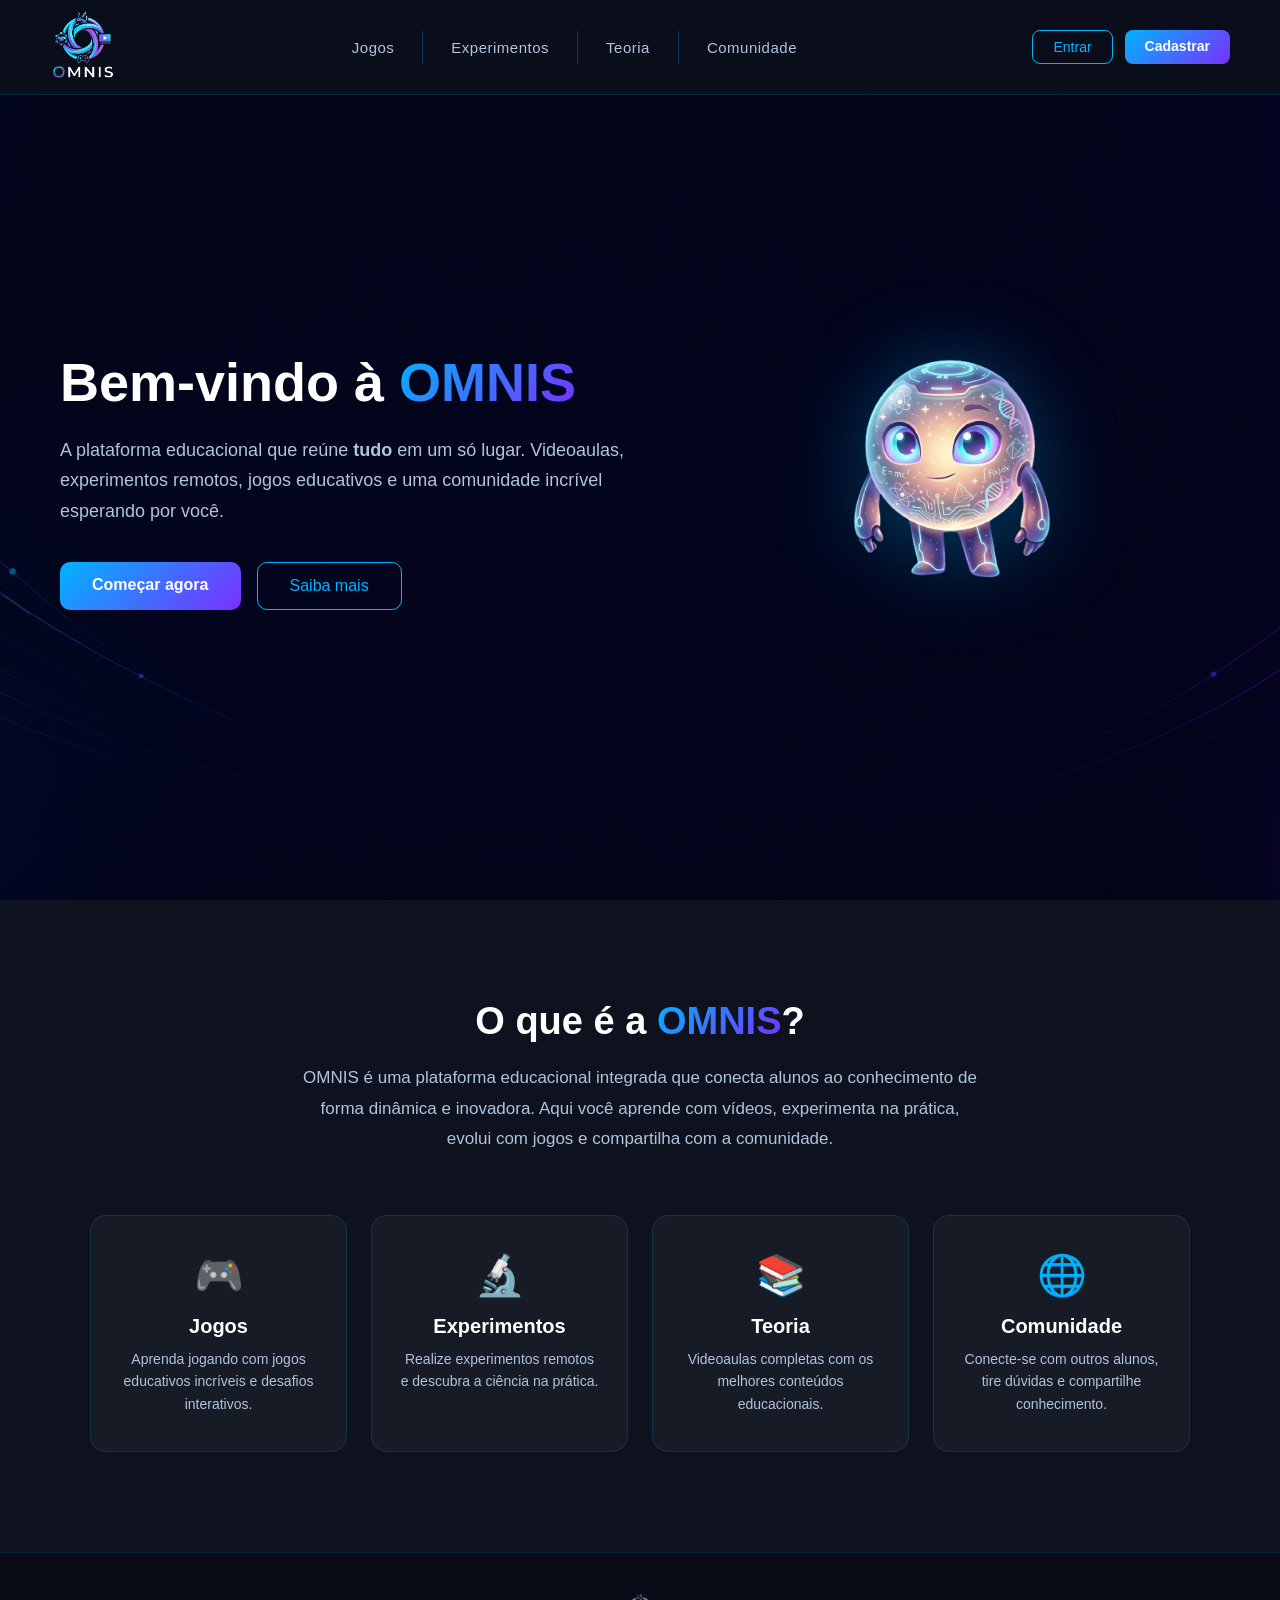
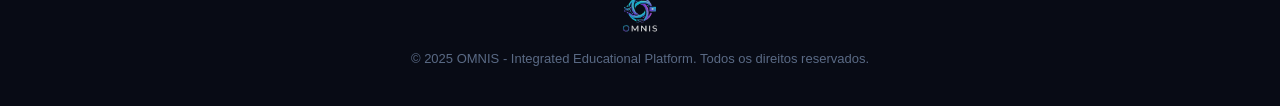
==== commit 16a9497d: "tentando arrumr erro na pagina inical appbar" ====
--- a/index.html
+++ b/index.html
@@ -133,72 +133,5 @@
 
   <script src="assets/js/script.js"></script>
 
-  <!--
-    Script inline mínimo, específico desta página (toggle de menu
-    e transição de saída). Lógica reutilizável entre páginas vive
-    em assets/js/script.js; o que está aqui é só "cola" de UI.
-  -->
-  <script>
-    (function () {
-      'use strict';
-
-      // --------------------------------------------------------
-      // Referências de elementos usadas em todo o script.
-      // --------------------------------------------------------
-      const hamburger  = document.getElementById('hamburger');
-      const mobileMenu = document.getElementById('mobileMenu');
-
-      // --------------------------------------------------------
-      // Alterna a visibilidade do menu mobile.
-      // Sincroniza aria-expanded para leitores de tela.
-      // --------------------------------------------------------
-      function toggleMenu() {
-        const isOpen = mobileMenu.classList.toggle('aberto');
-        hamburger.setAttribute('aria-expanded', String(isOpen));
-      }
-
-      // --------------------------------------------------------
-      // Navega para `href` com uma transição de fade/slide,
-      // em vez de trocar de página instantaneamente.
-      //
-      // `href` vazio, ausente ou "#" é ignorado — usado para
-      // links placeholder (ex: "Entrar"/"Cadastrar" ainda sem
-      // destino definido).
-      // --------------------------------------------------------
-      function navegarComTransicao(href) {
-        if (!href || href === '#') return;
-
-        document.body.style.transition = 'opacity 0.4s ease, transform 0.4s ease';
-        document.body.style.opacity    = '0';
-        document.body.style.transform  = 'translateY(-20px)';
-
-        setTimeout(() => { window.location.href = href; }, 400);
-      }
-
-      // --------------------------------------------------------
-      // Eventos
-      // --------------------------------------------------------
-      hamburger.addEventListener('click', toggleMenu);
-
-      // Um único listener delegado cobre tanto a navbar desktop
-      // quanto o menu mobile — evita duplicar a mesma lógica
-      // de transição em dois lugares.
-      document
-        .querySelectorAll('.nav-links a, .nav-mobile-menu a')
-        .forEach((link) => {
-          link.addEventListener('click', (event) => {
-            mobileMenu.classList.remove('aberto');
-
-            const href = link.getAttribute('href');
-            if (href && href !== '#') {
-              event.preventDefault();
-              navegarComTransicao(href);
-            }
-          });
-        });
-
-    })();
-  </script>
-
 </body>
 </html>
--- a/assets/css/style.css
+++ b/assets/css/style.css
@@ -60,17 +60,26 @@
 .navbar {
   position: fixed;
   top: 0;
+  left: 0;
   width: 100%;
-  z-index: 1000;
+  z-index: 9999;
 
   display: flex;
   align-items: center;
   justify-content: space-between;
   padding: 10px 50px;
 
-  background: rgba(10, 14, 26, 0.95);
+  background: #0a0e1a;
   border-bottom: 1px solid var(--borda-marca-sutil);
-  backdrop-filter: blur(10px);
+
+  backdrop-filter: none;
+}
+
+/* Aplicada via JS (script.js) quando a página é rolada além do
+   limiar — fundo um pouco mais opaco para destacar a navbar do
+   conteúdo passando por baixo dela. */
+.navbar--scrolled {
+  background: rgba(8, 11, 21, 0.98);
 }
 
 .logo-img {
@@ -151,6 +160,13 @@
   display: none;
 }
 
+/* Menu mobile — oculto por padrão em todas as telas.
+   O JS adiciona .aberto para exibir; o CSS do media query
+   garante que só apareça no mobile. */
+.nav-mobile-menu {
+  display: none;
+}
+
 /* ============================================================
    HERO
    Seção de abertura com imagem de fundo, overlay escuro para
@@ -166,7 +182,6 @@
   padding: 120px 60px 60px;
   background: url('../images/fundo.png') center center / cover no-repeat;
 }
-
 /* Camada escura semi-transparente sobre o fundo — garante contraste
    suficiente para o texto independente do brilho da imagem. */
 .hero::before {
@@ -369,9 +384,13 @@
   .nav-hamburger {
     display: flex;
     flex-direction: column;
+    justify-content: center;
     gap: 5px;
     padding: 6px;
     cursor: pointer;
+    background: none;
+    border: none;
+    outline: none;
   }
 
   .nav-hamburger span {
@@ -389,7 +408,7 @@
     top: 64px;
     left: 0;
     right: 0;
-    z-index: 999;
+    z-index: 10000;
     flex-direction: column;
     padding: 16px 0;
     background: rgba(10, 14, 26, 0.98);
